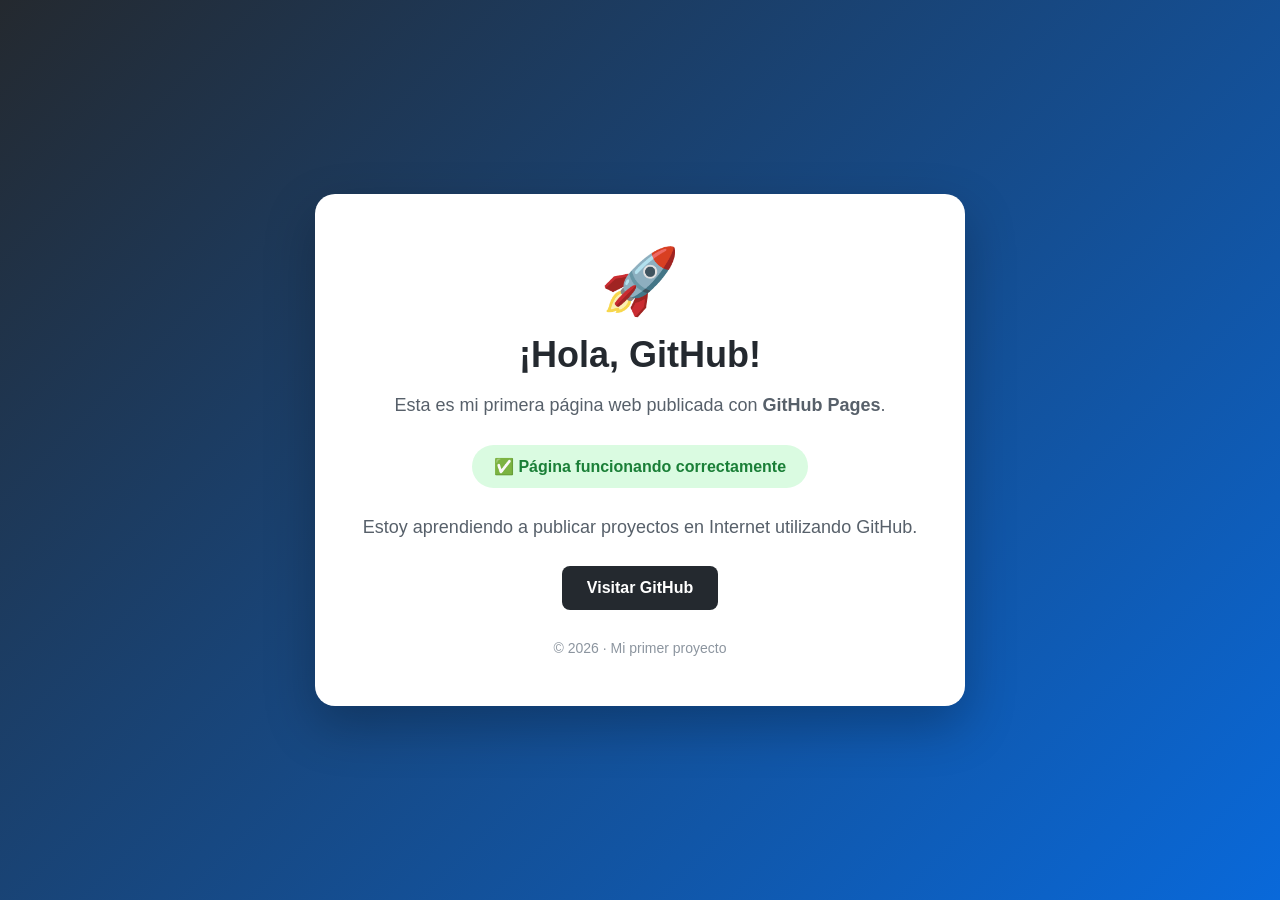
==== index.html @ 4d35473f "Add files via upload" ====
<!DOCTYPE html>
<html lang="es">
<head>
    <meta charset="UTF-8">
    <meta name="viewport" content="width=device-width, initial-scale=1.0">

    <title>Mi primera página en GitHub</title>

    <style>
        * {
            box-sizing: border-box;
            margin: 0;
            padding: 0;
        }

        body {
            font-family: Arial, sans-serif;
            min-height: 100vh;
            display: flex;
            align-items: center;
            justify-content: center;
            background: linear-gradient(135deg, #24292f, #0969da);
            color: white;
            padding: 20px;
        }

        .card {
            max-width: 650px;
            width: 100%;
            background: white;
            color: #24292f;
            border-radius: 20px;
            padding: 50px 35px;
            text-align: center;
            box-shadow: 0 20px 50px rgba(0,0,0,0.25);
        }

        .icon {
            font-size: 64px;
            margin-bottom: 15px;
        }

        h1 {
            font-size: 36px;
            margin-bottom: 15px;
        }

        p {
            font-size: 18px;
            line-height: 1.6;
            color: #57606a;
            margin-bottom: 25px;
        }

        .status {
            display: inline-block;
            padding: 12px 22px;
            border-radius: 30px;
            background: #dafbe1;
            color: #1a7f37;
            font-weight: bold;
            margin-bottom: 25px;
        }

        .button {
            display: inline-block;
            text-decoration: none;
            background: #24292f;
            color: white;
            padding: 13px 25px;
            border-radius: 8px;
            font-weight: bold;
        }

        .button:hover {
            opacity: 0.85;
        }

        footer {
            margin-top: 30px;
            font-size: 14px;
            color: #8c959f;
        }
    </style>
</head>

<body>

    <main class="card">

        <div class="icon">🚀</div>

        <h1>¡Hola, GitHub!</h1>

        <p>
            Esta es mi primera página web publicada con
            <strong>GitHub Pages</strong>.
        </p>

        <div class="status">
            ✅ Página funcionando correctamente
        </div>

        <p>
            Estoy aprendiendo a publicar proyectos en Internet
            utilizando GitHub.
        </p>

        <a
            class="button"
            href="https://github.com/"
            target="_blank">
            Visitar GitHub
        </a>

        <footer>
            © 2026 · Mi primer proyecto
        </footer>

    </main>

</body>
</html>
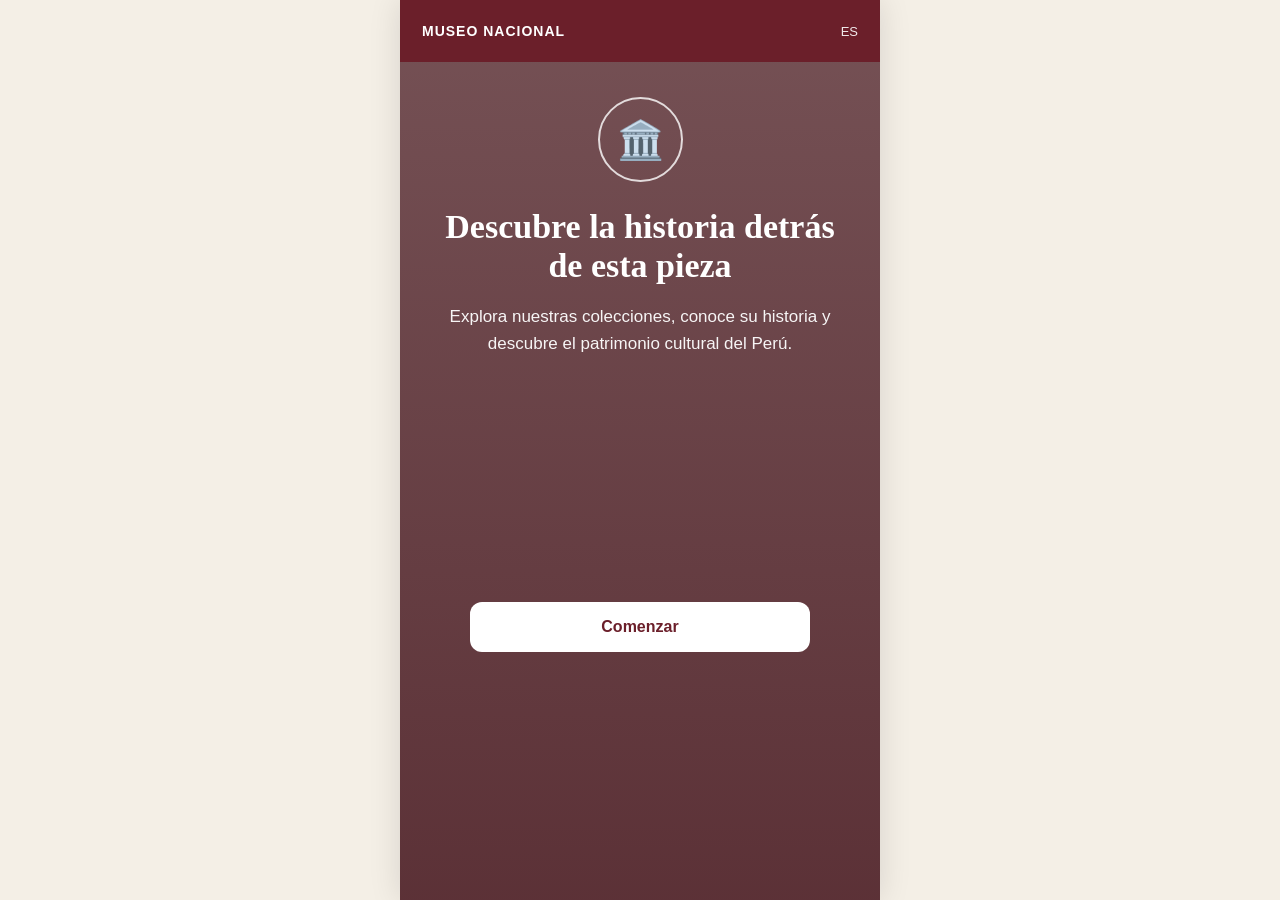
==== commit ee83ce8b: "Add files via upload" ====
--- a/index.html
+++ b/index.html
@@ -4,9 +4,24 @@
     <meta charset="UTF-8">
     <meta name="viewport" content="width=device-width, initial-scale=1.0">
 
-    <title>Mi primera página en GitHub</title>
+    <title>Museo Nacional | Visita Autoguiada</title>
 
     <style>
+        /* =========================================
+           CONFIGURACIÓN GENERAL
+        ========================================= */
+
+        :root {
+            --vino: #6b1f2a;
+            --vino-oscuro: #45151c;
+            --arena: #f4efe6;
+            --crema: #fffdf8;
+            --texto: #252525;
+            --gris: #6b6b6b;
+            --dorado: #b28a45;
+            --blanco: #ffffff;
+        }
+
         * {
             box-sizing: border-box;
             margin: 0;
@@ -14,110 +29,1503 @@
         }
 
         body {
-            font-family: Arial, sans-serif;
+            font-family: Arial, Helvetica, sans-serif;
+            background: var(--arena);
+            color: var(--texto);
+        }
+
+        button {
+            font-family: inherit;
+            cursor: pointer;
+        }
+
+        /* =========================================
+           CONTENEDOR PRINCIPAL
+        ========================================= */
+
+        .app {
+            width: 100%;
+            max-width: 480px;
             min-height: 100vh;
+            margin: auto;
+            background: var(--crema);
+            box-shadow: 0 0 30px rgba(0, 0, 0, 0.12);
+        }
+
+        /* =========================================
+           CABECERA
+        ========================================= */
+
+        .header {
+            height: 62px;
+            padding: 0 22px;
+
+            background: var(--vino);
+
+            color: white;
+
+            display: flex;
+            align-items: center;
+            justify-content: space-between;
+        }
+
+        .brand {
+            font-size: 14px;
+            font-weight: bold;
+            letter-spacing: 1px;
+        }
+
+        .language-indicator {
+            font-size: 13px;
+            opacity: 0.9;
+        }
+
+        /* =========================================
+           PANTALLAS
+        ========================================= */
+
+        .screen {
+            display: none;
+            min-height: calc(100vh - 62px);
+        }
+
+        .screen.active {
+            display: block;
+        }
+
+        /* =========================================
+           PANTALLA DE INICIO
+        ========================================= */
+
+        .hero {
+            min-height: calc(100vh - 62px);
+
+            padding: 35px 25px;
+
+            display: flex;
+            flex-direction: column;
+            justify-content: center;
+
+            text-align: center;
+
+            background:
+                linear-gradient(
+                    rgba(69, 21, 28, 0.75),
+                    rgba(69, 21, 28, 0.88)
+                ),
+                url("https://images.unsplash.com/photo-1564399579883-451a5d44ec08?auto=format&fit=crop&w=900&q=80");
+
+            background-size: cover;
+            background-position: center;
+
+            color: white;
+        }
+
+        .museum-logo {
+            width: 85px;
+            height: 85px;
+
+            margin: 0 auto 25px;
+
+            border: 2px solid rgba(255, 255, 255, 0.8);
+
+            border-radius: 50%;
+
             display: flex;
             align-items: center;
             justify-content: center;
-            background: linear-gradient(135deg, #24292f, #0969da);
+
+            font-size: 38px;
+        }
+
+        .hero h1 {
+            font-family: Georgia, serif;
+
+            font-size: 34px;
+
+            line-height: 1.15;
+
+            margin-bottom: 18px;
+        }
+
+        .hero p {
+            font-size: 17px;
+
+            line-height: 1.6;
+
+            opacity: 0.95;
+
+            margin-bottom: 32px;
+        }
+
+        /* =========================================
+           BOTONES
+        ========================================= */
+
+        .primary-button {
+            width: 100%;
+            max-width: 340px;
+
+            margin: auto;
+
+            padding: 16px 25px;
+
+            border: none;
+
+            border-radius: 12px;
+
+            background: white;
+
+            color: var(--vino);
+
+            font-weight: bold;
+
+            font-size: 16px;
+        }
+
+        .primary-button:hover {
+            opacity: 0.9;
+        }
+
+        .primary-button.dark {
+            background: var(--vino);
             color: white;
-            padding: 20px;
-        }
-
-        .card {
-            max-width: 650px;
+        }
+
+        /* =========================================
+           CONTENIDO
+        ========================================= */
+
+        .content {
+            padding: 28px 22px 45px;
+        }
+
+        .back-button {
+            border: none;
+
+            background: transparent;
+
+            color: var(--vino);
+
+            padding: 0;
+
+            margin-bottom: 24px;
+
+            font-weight: bold;
+
+            font-size: 14px;
+        }
+
+        .page-title {
+            font-family: Georgia, serif;
+
+            color: var(--vino-oscuro);
+
+            font-size: 30px;
+
+            margin-bottom: 8px;
+        }
+
+        .page-subtitle {
+            color: var(--gris);
+
+            line-height: 1.5;
+
+            margin-bottom: 25px;
+        }
+
+        /* =========================================
+           SELECCIÓN DE IDIOMA
+        ========================================= */
+
+        .language-options {
+            display: grid;
+
+            gap: 15px;
+
+            margin-top: 35px;
+        }
+
+        .language-button {
             width: 100%;
+
             background: white;
-            color: #24292f;
+
+            border: 2px solid #dedede;
+
+            border-radius: 16px;
+
+            padding: 23px;
+
+            text-align: left;
+
+            display: flex;
+
+            align-items: center;
+
+            gap: 16px;
+
+            transition: 0.2s;
+        }
+
+        .language-button:hover {
+            border-color: var(--vino);
+            transform: translateY(-2px);
+        }
+
+        .flag {
+            font-size: 32px;
+        }
+
+        .language-name {
+            font-size: 18px;
+
+            font-weight: bold;
+
+            color: var(--vino-oscuro);
+        }
+
+        .language-description {
+            font-size: 13px;
+
+            color: var(--gris);
+
+            margin-top: 5px;
+        }
+
+        /* =========================================
+           IMAGEN DE LA PIEZA
+        ========================================= */
+
+        .piece-image {
+            width: 100%;
+
+            height: 270px;
+
+            object-fit: cover;
+
+            border-radius: 18px;
+
+            margin-bottom: 22px;
+
+            background: #ddd;
+        }
+
+        /* =========================================
+           INFORMACIÓN DE LA PIEZA
+        ========================================= */
+
+        .piece-title {
+            font-family: Georgia, serif;
+
+            color: var(--vino-oscuro);
+
+            font-size: 30px;
+
+            margin-bottom: 7px;
+        }
+
+        .piece-subtitle {
+            color: var(--gris);
+
+            margin-bottom: 15px;
+        }
+
+        .metadata {
+            display: flex;
+
+            flex-wrap: wrap;
+
+            gap: 8px;
+
+            margin: 15px 0 22px;
+        }
+
+        .tag {
+            background: #eee6d7;
+
+            color: var(--vino-oscuro);
+
+            padding: 8px 12px;
+
             border-radius: 20px;
-            padding: 50px 35px;
+
+            font-size: 13px;
+
+            font-weight: bold;
+        }
+
+        /* =========================================
+           AUDIO
+        ========================================= */
+
+        .audio-button {
+            width: 100%;
+
+            padding: 16px;
+
+            border: none;
+
+            border-radius: 12px;
+
+            background: var(--vino);
+
+            color: white;
+
+            font-weight: bold;
+
+            font-size: 15px;
+
+            margin-bottom: 23px;
+        }
+
+        .audio-button:hover {
+            background: var(--vino-oscuro);
+        }
+
+        .description {
+            color: #444;
+
+            font-size: 16px;
+
+            line-height: 1.7;
+
+            margin-bottom: 20px;
+        }
+
+        /* =========================================
+           ACORDEÓN
+        ========================================= */
+
+        .accordion {
+            border-top: 1px solid #ddd;
+
+            margin-top: 22px;
+        }
+
+        .accordion-button {
+            width: 100%;
+
+            padding: 18px 0;
+
+            border: none;
+
+            border-bottom: 1px solid #ddd;
+
+            background: transparent;
+
+            text-align: left;
+
+            color: var(--vino-oscuro);
+
+            font-weight: bold;
+
+            display: flex;
+
+            justify-content: space-between;
+
+            align-items: center;
+        }
+
+        .accordion-content {
+            display: none;
+
+            padding: 0 0 18px;
+
+            color: #555;
+
+            line-height: 1.65;
+        }
+
+        .accordion-content.open {
+            display: block;
+        }
+
+        /* =========================================
+           EXPLORAR
+        ========================================= */
+
+        .explore-grid {
+            display: grid;
+
+            grid-template-columns: 1fr 1fr;
+
+            gap: 13px;
+
+            margin-top: 25px;
+        }
+
+        .explore-card {
+            min-height: 125px;
+
+            border: 1px solid #ddd;
+
+            background: white;
+
+            border-radius: 15px;
+
+            padding: 20px 15px;
+
+            text-align: left;
+
+            transition: 0.2s;
+        }
+
+        .explore-card:hover {
+            border-color: var(--vino);
+
+            transform: translateY(-2px);
+        }
+
+        .explore-icon {
+            display: block;
+
+            font-size: 28px;
+
+            margin-bottom: 12px;
+        }
+
+        .explore-card strong {
+            color: var(--vino-oscuro);
+
+            font-size: 15px;
+        }
+
+        .more-box {
+            margin-top: 22px;
+
+            padding: 19px;
+
+            border-radius: 15px;
+
+            background: #f0e8da;
+
+            color: var(--vino-oscuro);
+
+            line-height: 1.6;
+
+            font-size: 15px;
+        }
+
+        .footer {
             text-align: center;
-            box-shadow: 0 20px 50px rgba(0,0,0,0.25);
-        }
-
-        .icon {
-            font-size: 64px;
-            margin-bottom: 15px;
-        }
-
-        h1 {
-            font-size: 36px;
-            margin-bottom: 15px;
-        }
-
-        p {
-            font-size: 18px;
-            line-height: 1.6;
-            color: #57606a;
-            margin-bottom: 25px;
-        }
-
-        .status {
-            display: inline-block;
-            padding: 12px 22px;
-            border-radius: 30px;
-            background: #dafbe1;
-            color: #1a7f37;
-            font-weight: bold;
-            margin-bottom: 25px;
-        }
-
-        .button {
-            display: inline-block;
-            text-decoration: none;
-            background: #24292f;
-            color: white;
-            padding: 13px 25px;
-            border-radius: 8px;
-            font-weight: bold;
-        }
-
-        .button:hover {
-            opacity: 0.85;
-        }
-
-        footer {
-            margin-top: 30px;
-            font-size: 14px;
-            color: #8c959f;
+
+            color: #888;
+
+            font-size: 12px;
+
+            margin-top: 35px;
+        }
+
+        /* =========================================
+           RESPONSIVE
+        ========================================= */
+
+        @media (max-width: 480px) {
+
+            .app {
+                box-shadow: none;
+            }
+
+            .hero h1 {
+                font-size: 31px;
+            }
+
+            .page-title,
+            .piece-title {
+                font-size: 28px;
+            }
         }
     </style>
 </head>
 
 <body>
 
-    <main class="card">
-
-        <div class="icon">🚀</div>
-
-        <h1>¡Hola, GitHub!</h1>
-
-        <p>
-            Esta es mi primera página web publicada con
-            <strong>GitHub Pages</strong>.
-        </p>
-
-        <div class="status">
-            ✅ Página funcionando correctamente
+<div class="app">
+
+    <!-- =========================================
+         CABECERA
+    ========================================== -->
+
+    <header class="header">
+
+        <div class="brand">
+            MUSEO NACIONAL
         </div>
 
-        <p>
-            Estoy aprendiendo a publicar proyectos en Internet
-            utilizando GitHub.
-        </p>
-
-        <a
-            class="button"
-            href="https://github.com/"
-            target="_blank">
-            Visitar GitHub
-        </a>
-
-        <footer>
-            © 2026 · Mi primer proyecto
-        </footer>
-
-    </main>
+        <div
+            class="language-indicator"
+            id="languageIndicator">
+            ES
+        </div>
+
+    </header>
+
+
+    <!-- =========================================
+         PANTALLA 1 - INICIO
+    ========================================== -->
+
+    <section
+        id="inicio"
+        class="screen active">
+
+        <div class="hero">
+
+            <div class="museum-logo">
+                🏛️
+            </div>
+
+            <h1 id="welcomeTitle">
+                Descubre la historia detrás de esta pieza
+            </h1>
+
+            <p id="welcomeDescription">
+                Explora nuestras colecciones, conoce su historia
+                y descubre el patrimonio cultural del Perú.
+            </p>
+
+            <button
+                class="primary-button"
+                onclick="showScreen('idioma')"
+                id="startButton">
+
+                Comenzar
+
+            </button>
+
+        </div>
+
+    </section>
+
+
+    <!-- =========================================
+         PANTALLA 2 - SELECCIÓN DE IDIOMA
+    ========================================== -->
+
+    <section
+        id="idioma"
+        class="screen">
+
+        <div class="content">
+
+            <button
+                class="back-button"
+                onclick="showScreen('inicio')">
+
+                ← Volver
+
+            </button>
+
+            <h1
+                class="page-title"
+                id="languageTitle">
+
+                Selecciona tu idioma
+
+            </h1>
+
+            <p
+                class="page-subtitle"
+                id="languageSubtitle">
+
+                Choose your language
+
+            </p>
+
+
+            <div class="language-options">
+
+                <!-- ESPAÑOL -->
+
+                <button
+                    class="language-button"
+                    onclick="selectLanguage('es')">
+
+                    <div class="flag">
+                        🇵🇪
+                    </div>
+
+                    <div>
+
+                        <div class="language-name">
+                            Español
+                        </div>
+
+                        <div class="language-description">
+                            Continuar en español
+                        </div>
+
+                    </div>
+
+                </button>
+
+
+                <!-- ENGLISH -->
+
+                <button
+                    class="language-button"
+                    onclick="selectLanguage('en')">
+
+                    <div class="flag">
+                        🇬🇧
+                    </div>
+
+                    <div>
+
+                        <div class="language-name">
+                            English
+                        </div>
+
+                        <div class="language-description">
+                            Continue in English
+                        </div>
+
+                    </div>
+
+                </button>
+
+            </div>
+
+        </div>
+
+    </section>
+
+
+    <!-- =========================================
+         PANTALLA 3 - FICHA DE PIEZA
+    ========================================== -->
+
+    <section
+        id="ficha"
+        class="screen">
+
+        <div class="content">
+
+            <button
+                class="back-button"
+                onclick="showScreen('idioma')">
+
+                ←
+                <span id="changeLanguage">
+                    Cambiar idioma
+                </span>
+
+            </button>
+
+
+            <!-- FOTO -->
+
+            <img
+                class="piece-image"
+                src="https://images.unsplash.com/photo-1594736797933-d0501ba2fe65?auto=format&fit=crop&w=900&q=80"
+                alt="Pieza arqueológica">
+
+
+            <!-- TÍTULO -->
+
+            <h1
+                class="piece-title"
+                id="pieceTitle">
+
+                Manto Paracas
+
+            </h1>
+
+
+            <p
+                class="piece-subtitle"
+                id="pieceSubtitle">
+
+                Manto Paracas
+
+            </p>
+
+
+            <!-- METADATOS -->
+
+            <div class="metadata">
+
+                <span class="tag">
+                    0–100 d.C.
+                </span>
+
+                <span
+                    class="tag"
+                    id="collection">
+
+                    Textiles
+
+                </span>
+
+                <span class="tag">
+                    142 × 241 cm
+                </span>
+
+            </div>
+
+
+            <!-- AUDIO -->
+
+            <button
+                class="audio-button"
+                id="audioButton"
+                onclick="speakText()">
+
+                🔊 Escuchar información
+
+            </button>
+
+
+            <!-- DESCRIPCIÓN -->
+
+            <p
+                class="description"
+                id="description">
+
+                Esta pieza forma parte de una de las colecciones
+                textiles más importantes del museo. Su elaboración
+                refleja el conocimiento técnico, artístico y simbólico
+                de las sociedades del antiguo Perú.
+
+            </p>
+
+
+            <!-- ACORDEÓN -->
+
+            <div class="accordion">
+
+
+                <!-- HISTORIA -->
+
+                <button
+                    class="accordion-button"
+                    onclick="togglePanel('historyPanel')">
+
+                    <span id="historyTitle">
+                        📖 Historia
+                    </span>
+
+                    <span>
+                        ＋
+                    </span>
+
+                </button>
+
+                <div
+                    id="historyPanel"
+                    class="accordion-content">
+
+                    <p id="historyText">
+
+                        Los textiles Paracas constituyen una de las
+                        expresiones artísticas más destacadas del
+                        antiguo Perú. Sus diseños, colores y técnicas
+                        permiten conocer aspectos de la sociedad,
+                        cosmovisión y organización de sus creadores.
+
+                    </p>
+
+                </div>
+
+
+                <!-- TÉCNICA -->
+
+                <button
+                    class="accordion-button"
+                    onclick="togglePanel('techniquePanel')">
+
+                    <span id="techniqueTitle">
+                        🧵 Técnica y materiales
+                    </span>
+
+                    <span>
+                        ＋
+                    </span>
+
+                </button>
+
+                <div
+                    id="techniquePanel"
+                    class="accordion-content">
+
+                    <p id="techniqueText">
+
+                        La pieza presenta técnicas textiles
+                        especializadas y elementos decorativos
+                        cuidadosamente elaborados. Los materiales,
+                        estructuras y procedimientos utilizados
+                        reflejan un elevado conocimiento técnico.
+
+                    </p>
+
+                </div>
+
+
+                <!-- CONSERVACIÓN -->
+
+                <button
+                    class="accordion-button"
+                    onclick="togglePanel('conservationPanel')">
+
+                    <span id="conservationTitle">
+                        🛡️ Conservación
+                    </span>
+
+                    <span>
+                        ＋
+                    </span>
+
+                </button>
+
+                <div
+                    id="conservationPanel"
+                    class="accordion-content">
+
+                    <p id="conservationText">
+
+                        Las piezas textiles requieren condiciones
+                        controladas de iluminación, temperatura,
+                        humedad y manipulación para garantizar
+                        su conservación a largo plazo.
+
+                    </p>
+
+                </div>
+
+            </div>
+
+
+            <!-- BOTÓN EXPLORAR -->
+
+            <button
+                class="primary-button dark"
+                style="margin-top:25px;"
+                onclick="showScreen('explorar')">
+
+                <span id="exploreButton">
+                    Explorar más
+                </span>
+
+                →
+
+            </button>
+
+        </div>
+
+    </section>
+
+
+    <!-- =========================================
+         PANTALLA 4 - EXPLORAR
+    ========================================== -->
+
+    <section
+        id="explorar"
+        class="screen">
+
+        <div class="content">
+
+            <button
+                class="back-button"
+                onclick="showScreen('ficha')">
+
+                ←
+
+                <span id="backToPiece">
+                    Volver a la pieza
+                </span>
+
+            </button>
+
+
+            <h1
+                class="page-title"
+                id="exploreTitle">
+
+                Explora la pieza
+
+            </h1>
+
+
+            <p
+                class="page-subtitle"
+                id="exploreSubtitle">
+
+                Conoce diferentes aspectos de su historia
+                y significado.
+
+            </p>
+
+
+            <!-- TARJETAS -->
+
+            <div class="explore-grid">
+
+
+                <button class="explore-card">
+
+                    <span class="explore-icon">
+                        📖
+                    </span>
+
+                    <strong id="cardHistory">
+                        Historia
+                    </strong>
+
+                </button>
+
+
+                <button class="explore-card">
+
+                    <span class="explore-icon">
+                        🔎
+                    </span>
+
+                    <strong id="cardDetails">
+                        Detalles
+                    </strong>
+
+                </button>
+
+
+                <button class="explore-card">
+
+                    <span class="explore-icon">
+                        🧵
+                    </span>
+
+                    <strong id="cardTechnique">
+                        Técnica
+                    </strong>
+
+                </button>
+
+
+                <button class="explore-card">
+
+                    <span class="explore-icon">
+                        🏺
+                    </span>
+
+                    <strong id="cardContext">
+                        Contexto
+                    </strong>
+
+                </button>
+
+
+                <button class="explore-card">
+
+                    <span class="explore-icon">
+                        📚
+                    </span>
+
+                    <strong id="cardMore">
+                        Más información
+                    </strong>
+
+                </button>
+
+
+                <button class="explore-card">
+
+                    <span class="explore-icon">
+                        📷
+                    </span>
+
+                    <strong id="cardGallery">
+                        Galería
+                    </strong>
+
+                </button>
+
+            </div>
+
+
+            <!-- SEGUIR EXPLORANDO -->
+
+            <div class="more-box">
+
+                <strong id="moreTitle">
+                    ¿Quieres seguir explorando?
+                </strong>
+
+                <br>
+
+                <span id="moreText">
+
+                    Descubre otras piezas de la colección
+                    y continúa tu recorrido por el museo.
+
+                </span>
+
+            </div>
+
+
+            <div class="footer">
+
+                Sistema de visita autoguiada · Museo Nacional
+
+            </div>
+
+        </div>
+
+    </section>
+
+</div>
+
+
+<script>
+
+/* =========================================
+   CONFIGURACIÓN DE IDIOMA
+========================================= */
+
+let currentLanguage = "es";
+
+
+/* =========================================
+   TEXTOS
+========================================= */
+
+const translations = {
+
+    es: {
+
+        indicator: "ES",
+
+        welcomeTitle:
+            "Descubre la historia detrás de esta pieza",
+
+        welcomeDescription:
+            "Explora nuestras colecciones, conoce su historia y descubre el patrimonio cultural del Perú.",
+
+        startButton:
+            "Comenzar",
+
+        languageTitle:
+            "Selecciona tu idioma",
+
+        languageSubtitle:
+            "Choose your language",
+
+        changeLanguage:
+            "Cambiar idioma",
+
+        pieceTitle:
+            "Manto Paracas",
+
+        pieceSubtitle:
+            "Manto Paracas",
+
+        collection:
+            "Textiles",
+
+        audioButton:
+            "🔊 Escuchar información",
+
+        description:
+            "Esta pieza forma parte de una de las colecciones textiles más importantes del museo. Su elaboración refleja el conocimiento técnico, artístico y simbólico de las sociedades del antiguo Perú.",
+
+        historyTitle:
+            "📖 Historia",
+
+        historyText:
+            "Los textiles Paracas constituyen una de las expresiones artísticas más destacadas del antiguo Perú. Sus diseños, colores y técnicas permiten conocer aspectos de la sociedad, cosmovisión y organización de sus creadores.",
+
+        techniqueTitle:
+            "🧵 Técnica y materiales",
+
+        techniqueText:
+            "La pieza presenta técnicas textiles especializadas y elementos decorativos cuidadosamente elaborados. Los materiales, estructuras y procedimientos utilizados reflejan un elevado conocimiento técnico.",
+
+        conservationTitle:
+            "🛡️ Conservación",
+
+        conservationText:
+            "Las piezas textiles requieren condiciones controladas de iluminación, temperatura, humedad y manipulación para garantizar su conservación a largo plazo.",
+
+        exploreButton:
+            "Explorar más",
+
+        backToPiece:
+            "Volver a la pieza",
+
+        exploreTitle:
+            "Explora la pieza",
+
+        exploreSubtitle:
+            "Conoce diferentes aspectos de su historia y significado.",
+
+        cardHistory:
+            "Historia",
+
+        cardDetails:
+            "Detalles",
+
+        cardTechnique:
+            "Técnica",
+
+        cardContext:
+            "Contexto",
+
+        cardMore:
+            "Más información",
+
+        cardGallery:
+            "Galería",
+
+        moreTitle:
+            "¿Quieres seguir explorando?",
+
+        moreText:
+            "Descubre otras piezas de la colección y continúa tu recorrido por el museo."
+
+    },
+
+
+    en: {
+
+        indicator: "EN",
+
+        welcomeTitle:
+            "Discover the story behind this piece",
+
+        welcomeDescription:
+            "Explore our collections, learn their stories, and discover the cultural heritage of Peru.",
+
+        startButton:
+            "Start",
+
+        languageTitle:
+            "Select your language",
+
+        languageSubtitle:
+            "Seleccione su idioma",
+
+        changeLanguage:
+            "Change language",
+
+        pieceTitle:
+            "Paracas Mantle",
+
+        pieceSubtitle:
+            "Paracas Mantle",
+
+        collection:
+            "Textiles",
+
+        audioButton:
+            "🔊 Listen to information",
+
+        description:
+            "This piece is part of one of the museum's most important textile collections. Its creation reflects the technical, artistic, and symbolic knowledge of the societies of ancient Peru.",
+
+        historyTitle:
+            "📖 History",
+
+        historyText:
+            "Paracas textiles are among the most remarkable artistic expressions of ancient Peru. Their designs, colors, and techniques provide insight into the society, worldview, and organization of their creators.",
+
+        techniqueTitle:
+            "🧵 Technique and materials",
+
+        techniqueText:
+            "The piece features specialized textile techniques and carefully crafted decorative elements. The materials, structures, and processes reflect a high level of technical knowledge.",
+
+        conservationTitle:
+            "🛡️ Conservation",
+
+        conservationText:
+            "Textile objects require controlled lighting, temperature, humidity, and handling conditions to ensure their long-term preservation.",
+
+        exploreButton:
+            "Explore more",
+
+        backToPiece:
+            "Back to the piece",
+
+        exploreTitle:
+            "Explore the piece",
+
+        exploreSubtitle:
+            "Discover different aspects of its history and meaning.",
+
+        cardHistory:
+            "History",
+
+        cardDetails:
+            "Details",
+
+        cardTechnique:
+            "Technique",
+
+        cardContext:
+            "Context",
+
+        cardMore:
+            "More information",
+
+        cardGallery:
+            "Gallery",
+
+        moreTitle:
+            "Want to keep exploring?",
+
+        moreText:
+            "Discover other pieces from the collection and continue your museum journey."
+
+    }
+
+};
+
+
+/* =========================================
+   CAMBIAR DE PANTALLA
+========================================= */
+
+function showScreen(screenId) {
+
+    const screens =
+        document.querySelectorAll(".screen");
+
+    screens.forEach(function(screen) {
+
+        screen.classList.remove("active");
+
+    });
+
+    document
+        .getElementById(screenId)
+        .classList.add("active");
+
+    window.scrollTo({
+        top: 0,
+        behavior: "smooth"
+    });
+
+}
+
+
+/* =========================================
+   SELECCIONAR IDIOMA
+========================================= */
+
+function selectLanguage(language) {
+
+    currentLanguage = language;
+
+    const text =
+        translations[language];
+
+
+    /* CABECERA */
+
+    document
+        .getElementById("languageIndicator")
+        .textContent = text.indicator;
+
+
+    /* INICIO */
+
+    document
+        .getElementById("welcomeTitle")
+        .textContent = text.welcomeTitle;
+
+    document
+        .getElementById("welcomeDescription")
+        .textContent = text.welcomeDescription;
+
+    document
+        .getElementById("startButton")
+        .textContent = text.startButton;
+
+
+    /* IDIOMA */
+
+    document
+        .getElementById("languageTitle")
+        .textContent = text.languageTitle;
+
+    document
+        .getElementById("languageSubtitle")
+        .textContent = text.languageSubtitle;
+
+
+    /* PIEZA */
+
+    document
+        .getElementById("changeLanguage")
+        .textContent = text.changeLanguage;
+
+    document
+        .getElementById("pieceTitle")
+        .textContent = text.pieceTitle;
+
+    document
+        .getElementById("pieceSubtitle")
+        .textContent = text.pieceSubtitle;
+
+    document
+        .getElementById("collection")
+        .textContent = text.collection;
+
+    document
+        .getElementById("audioButton")
+        .textContent = text.audioButton;
+
+    document
+        .getElementById("description")
+        .textContent = text.description;
+
+
+    /* ACORDEÓN */
+
+    document
+        .getElementById("historyTitle")
+        .textContent = text.historyTitle;
+
+    document
+        .getElementById("historyText")
+        .textContent = text.historyText;
+
+    document
+        .getElementById("techniqueTitle")
+        .textContent = text.techniqueTitle;
+
+    document
+        .getElementById("techniqueText")
+        .textContent = text.techniqueText;
+
+    document
+        .getElementById("conservationTitle")
+        .textContent = text.conservationTitle;
+
+    document
+        .getElementById("conservationText")
+        .textContent = text.conservationText;
+
+
+    /* EXPLORAR */
+
+    document
+        .getElementById("exploreButton")
+        .textContent = text.exploreButton;
+
+    document
+        .getElementById("backToPiece")
+        .textContent = text.backToPiece;
+
+    document
+        .getElementById("exploreTitle")
+        .textContent = text.exploreTitle;
+
+    document
+        .getElementById("exploreSubtitle")
+        .textContent = text.exploreSubtitle;
+
+    document
+        .getElementById("cardHistory")
+        .textContent = text.cardHistory;
+
+    document
+        .getElementById("cardDetails")
+        .textContent = text.cardDetails;
+
+    document
+        .getElementById("cardTechnique")
+        .textContent = text.cardTechnique;
+
+    document
+        .getElementById("cardContext")
+        .textContent = text.cardContext;
+
+    document
+        .getElementById("cardMore")
+        .textContent = text.cardMore;
+
+    document
+        .getElementById("cardGallery")
+        .textContent = text.cardGallery;
+
+    document
+        .getElementById("moreTitle")
+        .textContent = text.moreTitle;
+
+    document
+        .getElementById("moreText")
+        .textContent = text.moreText;
+
+
+    /* MOSTRAR FICHA */
+
+    showScreen("ficha");
+
+}
+
+
+/* =========================================
+   ACORDEÓN
+========================================= */
+
+function togglePanel(panelId) {
+
+    const panel =
+        document.getElementById(panelId);
+
+    panel.classList.toggle("open");
+
+}
+
+
+/* =========================================
+   LECTURA POR VOZ
+========================================= */
+
+function speakText() {
+
+    if (!("speechSynthesis" in window)) {
+
+        alert(
+            "La función de audio no está disponible en este navegador."
+        );
+
+        return;
+    }
+
+
+    const text =
+        document.getElementById("description").textContent;
+
+
+    const speech =
+        new SpeechSynthesisUtterance(text);
+
+
+    if (currentLanguage === "es") {
+
+        speech.lang = "es-PE";
+
+    } else {
+
+        speech.lang = "en-US";
+
+    }
+
+
+    speech.rate = 0.95;
+
+    speech.pitch = 1;
+
+
+    window.speechSynthesis.cancel();
+
+    window.speechSynthesis.speak(speech);
+
+}
+
+</script>
 
 </body>
 </html>
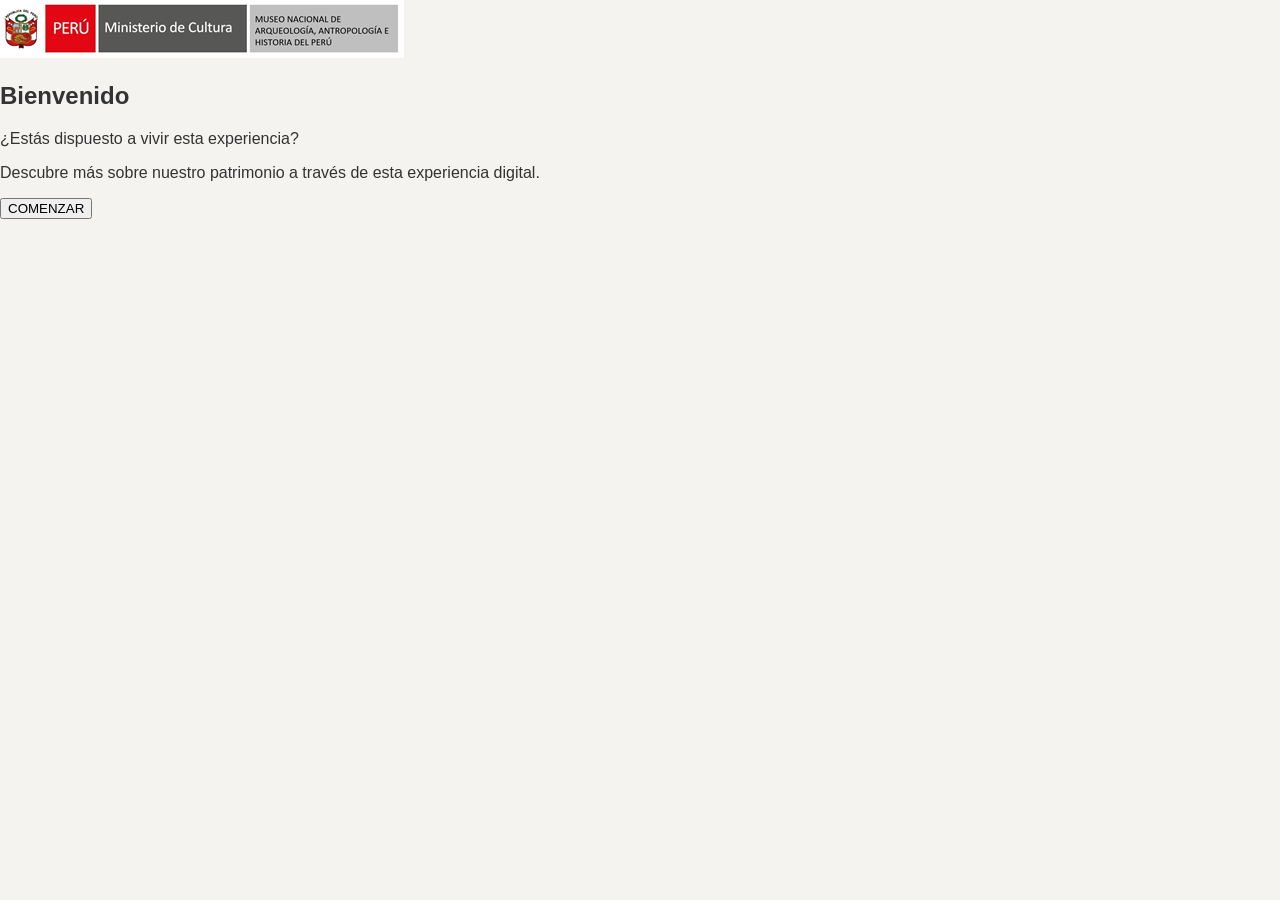
==== commit 0ab91fcb: "Add files via upload" ====
--- a/index.html
+++ b/index.html
@@ -1,1531 +1,65 @@
 <!DOCTYPE html>
 <html lang="es">
+
 <head>
     <meta charset="UTF-8">
-    <meta name="viewport" content="width=device-width, initial-scale=1.0">
 
-    <title>Museo Nacional | Visita Autoguiada</title>
+    <meta name="viewport"
+          content="width=device-width, initial-scale=1.0">
 
-    <style>
-        /* =========================================
-           CONFIGURACIÓN GENERAL
-        ========================================= */
+    <title>Bienvenido | Museo</title>
 
-        :root {
-            --vino: #6b1f2a;
-            --vino-oscuro: #45151c;
-            --arena: #f4efe6;
-            --crema: #fffdf8;
-            --texto: #252525;
-            --gris: #6b6b6b;
-            --dorado: #b28a45;
-            --blanco: #ffffff;
-        }
-
-        * {
-            box-sizing: border-box;
-            margin: 0;
-            padding: 0;
-        }
-
-        body {
-            font-family: Arial, Helvetica, sans-serif;
-            background: var(--arena);
-            color: var(--texto);
-        }
-
-        button {
-            font-family: inherit;
-            cursor: pointer;
-        }
-
-        /* =========================================
-           CONTENEDOR PRINCIPAL
-        ========================================= */
-
-        .app {
-            width: 100%;
-            max-width: 480px;
-            min-height: 100vh;
-            margin: auto;
-            background: var(--crema);
-            box-shadow: 0 0 30px rgba(0, 0, 0, 0.12);
-        }
-
-        /* =========================================
-           CABECERA
-        ========================================= */
-
-        .header {
-            height: 62px;
-            padding: 0 22px;
-
-            background: var(--vino);
-
-            color: white;
-
-            display: flex;
-            align-items: center;
-            justify-content: space-between;
-        }
-
-        .brand {
-            font-size: 14px;
-            font-weight: bold;
-            letter-spacing: 1px;
-        }
-
-        .language-indicator {
-            font-size: 13px;
-            opacity: 0.9;
-        }
-
-        /* =========================================
-           PANTALLAS
-        ========================================= */
-
-        .screen {
-            display: none;
-            min-height: calc(100vh - 62px);
-        }
-
-        .screen.active {
-            display: block;
-        }
-
-        /* =========================================
-           PANTALLA DE INICIO
-        ========================================= */
-
-        .hero {
-            min-height: calc(100vh - 62px);
-
-            padding: 35px 25px;
-
-            display: flex;
-            flex-direction: column;
-            justify-content: center;
-
-            text-align: center;
-
-            background:
-                linear-gradient(
-                    rgba(69, 21, 28, 0.75),
-                    rgba(69, 21, 28, 0.88)
-                ),
-                url("https://images.unsplash.com/photo-1564399579883-451a5d44ec08?auto=format&fit=crop&w=900&q=80");
-
-            background-size: cover;
-            background-position: center;
-
-            color: white;
-        }
-
-        .museum-logo {
-            width: 85px;
-            height: 85px;
-
-            margin: 0 auto 25px;
-
-            border: 2px solid rgba(255, 255, 255, 0.8);
-
-            border-radius: 50%;
-
-            display: flex;
-            align-items: center;
-            justify-content: center;
-
-            font-size: 38px;
-        }
-
-        .hero h1 {
-            font-family: Georgia, serif;
-
-            font-size: 34px;
-
-            line-height: 1.15;
-
-            margin-bottom: 18px;
-        }
-
-        .hero p {
-            font-size: 17px;
-
-            line-height: 1.6;
-
-            opacity: 0.95;
-
-            margin-bottom: 32px;
-        }
-
-        /* =========================================
-           BOTONES
-        ========================================= */
-
-        .primary-button {
-            width: 100%;
-            max-width: 340px;
-
-            margin: auto;
-
-            padding: 16px 25px;
-
-            border: none;
-
-            border-radius: 12px;
-
-            background: white;
-
-            color: var(--vino);
-
-            font-weight: bold;
-
-            font-size: 16px;
-        }
-
-        .primary-button:hover {
-            opacity: 0.9;
-        }
-
-        .primary-button.dark {
-            background: var(--vino);
-            color: white;
-        }
-
-        /* =========================================
-           CONTENIDO
-        ========================================= */
-
-        .content {
-            padding: 28px 22px 45px;
-        }
-
-        .back-button {
-            border: none;
-
-            background: transparent;
-
-            color: var(--vino);
-
-            padding: 0;
-
-            margin-bottom: 24px;
-
-            font-weight: bold;
-
-            font-size: 14px;
-        }
-
-        .page-title {
-            font-family: Georgia, serif;
-
-            color: var(--vino-oscuro);
-
-            font-size: 30px;
-
-            margin-bottom: 8px;
-        }
-
-        .page-subtitle {
-            color: var(--gris);
-
-            line-height: 1.5;
-
-            margin-bottom: 25px;
-        }
-
-        /* =========================================
-           SELECCIÓN DE IDIOMA
-        ========================================= */
-
-        .language-options {
-            display: grid;
-
-            gap: 15px;
-
-            margin-top: 35px;
-        }
-
-        .language-button {
-            width: 100%;
-
-            background: white;
-
-            border: 2px solid #dedede;
-
-            border-radius: 16px;
-
-            padding: 23px;
-
-            text-align: left;
-
-            display: flex;
-
-            align-items: center;
-
-            gap: 16px;
-
-            transition: 0.2s;
-        }
-
-        .language-button:hover {
-            border-color: var(--vino);
-            transform: translateY(-2px);
-        }
-
-        .flag {
-            font-size: 32px;
-        }
-
-        .language-name {
-            font-size: 18px;
-
-            font-weight: bold;
-
-            color: var(--vino-oscuro);
-        }
-
-        .language-description {
-            font-size: 13px;
-
-            color: var(--gris);
-
-            margin-top: 5px;
-        }
-
-        /* =========================================
-           IMAGEN DE LA PIEZA
-        ========================================= */
-
-        .piece-image {
-            width: 100%;
-
-            height: 270px;
-
-            object-fit: cover;
-
-            border-radius: 18px;
-
-            margin-bottom: 22px;
-
-            background: #ddd;
-        }
-
-        /* =========================================
-           INFORMACIÓN DE LA PIEZA
-        ========================================= */
-
-        .piece-title {
-            font-family: Georgia, serif;
-
-            color: var(--vino-oscuro);
-
-            font-size: 30px;
-
-            margin-bottom: 7px;
-        }
-
-        .piece-subtitle {
-            color: var(--gris);
-
-            margin-bottom: 15px;
-        }
-
-        .metadata {
-            display: flex;
-
-            flex-wrap: wrap;
-
-            gap: 8px;
-
-            margin: 15px 0 22px;
-        }
-
-        .tag {
-            background: #eee6d7;
-
-            color: var(--vino-oscuro);
-
-            padding: 8px 12px;
-
-            border-radius: 20px;
-
-            font-size: 13px;
-
-            font-weight: bold;
-        }
-
-        /* =========================================
-           AUDIO
-        ========================================= */
-
-        .audio-button {
-            width: 100%;
-
-            padding: 16px;
-
-            border: none;
-
-            border-radius: 12px;
-
-            background: var(--vino);
-
-            color: white;
-
-            font-weight: bold;
-
-            font-size: 15px;
-
-            margin-bottom: 23px;
-        }
-
-        .audio-button:hover {
-            background: var(--vino-oscuro);
-        }
-
-        .description {
-            color: #444;
-
-            font-size: 16px;
-
-            line-height: 1.7;
-
-            margin-bottom: 20px;
-        }
-
-        /* =========================================
-           ACORDEÓN
-        ========================================= */
-
-        .accordion {
-            border-top: 1px solid #ddd;
-
-            margin-top: 22px;
-        }
-
-        .accordion-button {
-            width: 100%;
-
-            padding: 18px 0;
-
-            border: none;
-
-            border-bottom: 1px solid #ddd;
-
-            background: transparent;
-
-            text-align: left;
-
-            color: var(--vino-oscuro);
-
-            font-weight: bold;
-
-            display: flex;
-
-            justify-content: space-between;
-
-            align-items: center;
-        }
-
-        .accordion-content {
-            display: none;
-
-            padding: 0 0 18px;
-
-            color: #555;
-
-            line-height: 1.65;
-        }
-
-        .accordion-content.open {
-            display: block;
-        }
-
-        /* =========================================
-           EXPLORAR
-        ========================================= */
-
-        .explore-grid {
-            display: grid;
-
-            grid-template-columns: 1fr 1fr;
-
-            gap: 13px;
-
-            margin-top: 25px;
-        }
-
-        .explore-card {
-            min-height: 125px;
-
-            border: 1px solid #ddd;
-
-            background: white;
-
-            border-radius: 15px;
-
-            padding: 20px 15px;
-
-            text-align: left;
-
-            transition: 0.2s;
-        }
-
-        .explore-card:hover {
-            border-color: var(--vino);
-
-            transform: translateY(-2px);
-        }
-
-        .explore-icon {
-            display: block;
-
-            font-size: 28px;
-
-            margin-bottom: 12px;
-        }
-
-        .explore-card strong {
-            color: var(--vino-oscuro);
-
-            font-size: 15px;
-        }
-
-        .more-box {
-            margin-top: 22px;
-
-            padding: 19px;
-
-            border-radius: 15px;
-
-            background: #f0e8da;
-
-            color: var(--vino-oscuro);
-
-            line-height: 1.6;
-
-            font-size: 15px;
-        }
-
-        .footer {
-            text-align: center;
-
-            color: #888;
-
-            font-size: 12px;
-
-            margin-top: 35px;
-        }
-
-        /* =========================================
-           RESPONSIVE
-        ========================================= */
-
-        @media (max-width: 480px) {
-
-            .app {
-                box-shadow: none;
-            }
-
-            .hero h1 {
-                font-size: 31px;
-            }
-
-            .page-title,
-            .piece-title {
-                font-size: 28px;
-            }
-        }
-    </style>
+    <link rel="stylesheet"
+          href="css/estilos.css">
 </head>
 
 <body>
 
-<div class="app">
+    <main class="inicio">
 
-    <!-- =========================================
-         CABECERA
-    ========================================== -->
+        <!-- LOGO DE LA INSTITUCIÓN -->
 
-    <header class="header">
-
-        <div class="brand">
-            MUSEO NACIONAL
-        </div>
-
-        <div
-            class="language-indicator"
-            id="languageIndicator">
-            ES
-        </div>
-
-    </header>
+        <img
+            src="img/logo.png"
+            alt="Logo de la institución"
+        >
 
 
-    <!-- =========================================
-         PANTALLA 1 - INICIO
-    ========================================== -->
+        <!-- BIENVENIDA -->
 
-    <section
-        id="inicio"
-        class="screen active">
+        <section class="bienvenida">
 
-        <div class="hero">
-
-            <div class="museum-logo">
-                🏛️
-            </div>
-
-            <h1 id="welcomeTitle">
-                Descubre la historia detrás de esta pieza
+            <h1>
+                Bienvenido
             </h1>
 
-            <p id="welcomeDescription">
-                Explora nuestras colecciones, conoce su historia
-                y descubre el patrimonio cultural del Perú.
+            <p class="subtitulo">
+                ¿Estás dispuesto a vivir esta experiencia?
             </p>
 
+            <p>
+                Descubre más sobre nuestro patrimonio
+                a través de esta experiencia digital.
+            </p>
+
+
             <button
-                class="primary-button"
-                onclick="showScreen('idioma')"
-                id="startButton">
+                class="boton"
+                onclick="iniciarExperiencia()">
 
-                Comenzar
+                COMENZAR
 
             </button>
 
-        </div>
+        </section>
 
-    </section>
+    </main>
 
 
-    <!-- =========================================
-         PANTALLA 2 - SELECCIÓN DE IDIOMA
-    ========================================== -->
+    <!-- JavaScript -->
 
-    <section
-        id="idioma"
-        class="screen">
-
-        <div class="content">
-
-            <button
-                class="back-button"
-                onclick="showScreen('inicio')">
-
-                ← Volver
-
-            </button>
-
-            <h1
-                class="page-title"
-                id="languageTitle">
-
-                Selecciona tu idioma
-
-            </h1>
-
-            <p
-                class="page-subtitle"
-                id="languageSubtitle">
-
-                Choose your language
-
-            </p>
-
-
-            <div class="language-options">
-
-                <!-- ESPAÑOL -->
-
-                <button
-                    class="language-button"
-                    onclick="selectLanguage('es')">
-
-                    <div class="flag">
-                        🇵🇪
-                    </div>
-
-                    <div>
-
-                        <div class="language-name">
-                            Español
-                        </div>
-
-                        <div class="language-description">
-                            Continuar en español
-                        </div>
-
-                    </div>
-
-                </button>
-
-
-                <!-- ENGLISH -->
-
-                <button
-                    class="language-button"
-                    onclick="selectLanguage('en')">
-
-                    <div class="flag">
-                        🇬🇧
-                    </div>
-
-                    <div>
-
-                        <div class="language-name">
-                            English
-                        </div>
-
-                        <div class="language-description">
-                            Continue in English
-                        </div>
-
-                    </div>
-
-                </button>
-
-            </div>
-
-        </div>
-
-    </section>
-
-
-    <!-- =========================================
-         PANTALLA 3 - FICHA DE PIEZA
-    ========================================== -->
-
-    <section
-        id="ficha"
-        class="screen">
-
-        <div class="content">
-
-            <button
-                class="back-button"
-                onclick="showScreen('idioma')">
-
-                ←
-                <span id="changeLanguage">
-                    Cambiar idioma
-                </span>
-
-            </button>
-
-
-            <!-- FOTO -->
-
-            <img
-                class="piece-image"
-                src="https://images.unsplash.com/photo-1594736797933-d0501ba2fe65?auto=format&fit=crop&w=900&q=80"
-                alt="Pieza arqueológica">
-
-
-            <!-- TÍTULO -->
-
-            <h1
-                class="piece-title"
-                id="pieceTitle">
-
-                Manto Paracas
-
-            </h1>
-
-
-            <p
-                class="piece-subtitle"
-                id="pieceSubtitle">
-
-                Manto Paracas
-
-            </p>
-
-
-            <!-- METADATOS -->
-
-            <div class="metadata">
-
-                <span class="tag">
-                    0–100 d.C.
-                </span>
-
-                <span
-                    class="tag"
-                    id="collection">
-
-                    Textiles
-
-                </span>
-
-                <span class="tag">
-                    142 × 241 cm
-                </span>
-
-            </div>
-
-
-            <!-- AUDIO -->
-
-            <button
-                class="audio-button"
-                id="audioButton"
-                onclick="speakText()">
-
-                🔊 Escuchar información
-
-            </button>
-
-
-            <!-- DESCRIPCIÓN -->
-
-            <p
-                class="description"
-                id="description">
-
-                Esta pieza forma parte de una de las colecciones
-                textiles más importantes del museo. Su elaboración
-                refleja el conocimiento técnico, artístico y simbólico
-                de las sociedades del antiguo Perú.
-
-            </p>
-
-
-            <!-- ACORDEÓN -->
-
-            <div class="accordion">
-
-
-                <!-- HISTORIA -->
-
-                <button
-                    class="accordion-button"
-                    onclick="togglePanel('historyPanel')">
-
-                    <span id="historyTitle">
-                        📖 Historia
-                    </span>
-
-                    <span>
-                        ＋
-                    </span>
-
-                </button>
-
-                <div
-                    id="historyPanel"
-                    class="accordion-content">
-
-                    <p id="historyText">
-
-                        Los textiles Paracas constituyen una de las
-                        expresiones artísticas más destacadas del
-                        antiguo Perú. Sus diseños, colores y técnicas
-                        permiten conocer aspectos de la sociedad,
-                        cosmovisión y organización de sus creadores.
-
-                    </p>
-
-                </div>
-
-
-                <!-- TÉCNICA -->
-
-                <button
-                    class="accordion-button"
-                    onclick="togglePanel('techniquePanel')">
-
-                    <span id="techniqueTitle">
-                        🧵 Técnica y materiales
-                    </span>
-
-                    <span>
-                        ＋
-                    </span>
-
-                </button>
-
-                <div
-                    id="techniquePanel"
-                    class="accordion-content">
-
-                    <p id="techniqueText">
-
-                        La pieza presenta técnicas textiles
-                        especializadas y elementos decorativos
-                        cuidadosamente elaborados. Los materiales,
-                        estructuras y procedimientos utilizados
-                        reflejan un elevado conocimiento técnico.
-
-                    </p>
-
-                </div>
-
-
-                <!-- CONSERVACIÓN -->
-
-                <button
-                    class="accordion-button"
-                    onclick="togglePanel('conservationPanel')">
-
-                    <span id="conservationTitle">
-                        🛡️ Conservación
-                    </span>
-
-                    <span>
-                        ＋
-                    </span>
-
-                </button>
-
-                <div
-                    id="conservationPanel"
-                    class="accordion-content">
-
-                    <p id="conservationText">
-
-                        Las piezas textiles requieren condiciones
-                        controladas de iluminación, temperatura,
-                        humedad y manipulación para garantizar
-                        su conservación a largo plazo.
-
-                    </p>
-
-                </div>
-
-            </div>
-
-
-            <!-- BOTÓN EXPLORAR -->
-
-            <button
-                class="primary-button dark"
-                style="margin-top:25px;"
-                onclick="showScreen('explorar')">
-
-                <span id="exploreButton">
-                    Explorar más
-                </span>
-
-                →
-
-            </button>
-
-        </div>
-
-    </section>
-
-
-    <!-- =========================================
-         PANTALLA 4 - EXPLORAR
-    ========================================== -->
-
-    <section
-        id="explorar"
-        class="screen">
-
-        <div class="content">
-
-            <button
-                class="back-button"
-                onclick="showScreen('ficha')">
-
-                ←
-
-                <span id="backToPiece">
-                    Volver a la pieza
-                </span>
-
-            </button>
-
-
-            <h1
-                class="page-title"
-                id="exploreTitle">
-
-                Explora la pieza
-
-            </h1>
-
-
-            <p
-                class="page-subtitle"
-                id="exploreSubtitle">
-
-                Conoce diferentes aspectos de su historia
-                y significado.
-
-            </p>
-
-
-            <!-- TARJETAS -->
-
-            <div class="explore-grid">
-
-
-                <button class="explore-card">
-
-                    <span class="explore-icon">
-                        📖
-                    </span>
-
-                    <strong id="cardHistory">
-                        Historia
-                    </strong>
-
-                </button>
-
-
-                <button class="explore-card">
-
-                    <span class="explore-icon">
-                        🔎
-                    </span>
-
-                    <strong id="cardDetails">
-                        Detalles
-                    </strong>
-
-                </button>
-
-
-                <button class="explore-card">
-
-                    <span class="explore-icon">
-                        🧵
-                    </span>
-
-                    <strong id="cardTechnique">
-                        Técnica
-                    </strong>
-
-                </button>
-
-
-                <button class="explore-card">
-
-                    <span class="explore-icon">
-                        🏺
-                    </span>
-
-                    <strong id="cardContext">
-                        Contexto
-                    </strong>
-
-                </button>
-
-
-                <button class="explore-card">
-
-                    <span class="explore-icon">
-                        📚
-                    </span>
-
-                    <strong id="cardMore">
-                        Más información
-                    </strong>
-
-                </button>
-
-
-                <button class="explore-card">
-
-                    <span class="explore-icon">
-                        📷
-                    </span>
-
-                    <strong id="cardGallery">
-                        Galería
-                    </strong>
-
-                </button>
-
-            </div>
-
-
-            <!-- SEGUIR EXPLORANDO -->
-
-            <div class="more-box">
-
-                <strong id="moreTitle">
-                    ¿Quieres seguir explorando?
-                </strong>
-
-                <br>
-
-                <span id="moreText">
-
-                    Descubre otras piezas de la colección
-                    y continúa tu recorrido por el museo.
-
-                </span>
-
-            </div>
-
-
-            <div class="footer">
-
-                Sistema de visita autoguiada · Museo Nacional
-
-            </div>
-
-        </div>
-
-    </section>
-
-</div>
-
-
-<script>
-
-/* =========================================
-   CONFIGURACIÓN DE IDIOMA
-========================================= */
-
-let currentLanguage = "es";
-
-
-/* =========================================
-   TEXTOS
-========================================= */
-
-const translations = {
-
-    es: {
-
-        indicator: "ES",
-
-        welcomeTitle:
-            "Descubre la historia detrás de esta pieza",
-
-        welcomeDescription:
-            "Explora nuestras colecciones, conoce su historia y descubre el patrimonio cultural del Perú.",
-
-        startButton:
-            "Comenzar",
-
-        languageTitle:
-            "Selecciona tu idioma",
-
-        languageSubtitle:
-            "Choose your language",
-
-        changeLanguage:
-            "Cambiar idioma",
-
-        pieceTitle:
-            "Manto Paracas",
-
-        pieceSubtitle:
-            "Manto Paracas",
-
-        collection:
-            "Textiles",
-
-        audioButton:
-            "🔊 Escuchar información",
-
-        description:
-            "Esta pieza forma parte de una de las colecciones textiles más importantes del museo. Su elaboración refleja el conocimiento técnico, artístico y simbólico de las sociedades del antiguo Perú.",
-
-        historyTitle:
-            "📖 Historia",
-
-        historyText:
-            "Los textiles Paracas constituyen una de las expresiones artísticas más destacadas del antiguo Perú. Sus diseños, colores y técnicas permiten conocer aspectos de la sociedad, cosmovisión y organización de sus creadores.",
-
-        techniqueTitle:
-            "🧵 Técnica y materiales",
-
-        techniqueText:
-            "La pieza presenta técnicas textiles especializadas y elementos decorativos cuidadosamente elaborados. Los materiales, estructuras y procedimientos utilizados reflejan un elevado conocimiento técnico.",
-
-        conservationTitle:
-            "🛡️ Conservación",
-
-        conservationText:
-            "Las piezas textiles requieren condiciones controladas de iluminación, temperatura, humedad y manipulación para garantizar su conservación a largo plazo.",
-
-        exploreButton:
-            "Explorar más",
-
-        backToPiece:
-            "Volver a la pieza",
-
-        exploreTitle:
-            "Explora la pieza",
-
-        exploreSubtitle:
-            "Conoce diferentes aspectos de su historia y significado.",
-
-        cardHistory:
-            "Historia",
-
-        cardDetails:
-            "Detalles",
-
-        cardTechnique:
-            "Técnica",
-
-        cardContext:
-            "Contexto",
-
-        cardMore:
-            "Más información",
-
-        cardGallery:
-            "Galería",
-
-        moreTitle:
-            "¿Quieres seguir explorando?",
-
-        moreText:
-            "Descubre otras piezas de la colección y continúa tu recorrido por el museo."
-
-    },
-
-
-    en: {
-
-        indicator: "EN",
-
-        welcomeTitle:
-            "Discover the story behind this piece",
-
-        welcomeDescription:
-            "Explore our collections, learn their stories, and discover the cultural heritage of Peru.",
-
-        startButton:
-            "Start",
-
-        languageTitle:
-            "Select your language",
-
-        languageSubtitle:
-            "Seleccione su idioma",
-
-        changeLanguage:
-            "Change language",
-
-        pieceTitle:
-            "Paracas Mantle",
-
-        pieceSubtitle:
-            "Paracas Mantle",
-
-        collection:
-            "Textiles",
-
-        audioButton:
-            "🔊 Listen to information",
-
-        description:
-            "This piece is part of one of the museum's most important textile collections. Its creation reflects the technical, artistic, and symbolic knowledge of the societies of ancient Peru.",
-
-        historyTitle:
-            "📖 History",
-
-        historyText:
-            "Paracas textiles are among the most remarkable artistic expressions of ancient Peru. Their designs, colors, and techniques provide insight into the society, worldview, and organization of their creators.",
-
-        techniqueTitle:
-            "🧵 Technique and materials",
-
-        techniqueText:
-            "The piece features specialized textile techniques and carefully crafted decorative elements. The materials, structures, and processes reflect a high level of technical knowledge.",
-
-        conservationTitle:
-            "🛡️ Conservation",
-
-        conservationText:
-            "Textile objects require controlled lighting, temperature, humidity, and handling conditions to ensure their long-term preservation.",
-
-        exploreButton:
-            "Explore more",
-
-        backToPiece:
-            "Back to the piece",
-
-        exploreTitle:
-            "Explore the piece",
-
-        exploreSubtitle:
-            "Discover different aspects of its history and meaning.",
-
-        cardHistory:
-            "History",
-
-        cardDetails:
-            "Details",
-
-        cardTechnique:
-            "Technique",
-
-        cardContext:
-            "Context",
-
-        cardMore:
-            "More information",
-
-        cardGallery:
-            "Gallery",
-
-        moreTitle:
-            "Want to keep exploring?",
-
-        moreText:
-            "Discover other pieces from the collection and continue your museum journey."
-
-    }
-
-};
-
-
-/* =========================================
-   CAMBIAR DE PANTALLA
-========================================= */
-
-function showScreen(screenId) {
-
-    const screens =
-        document.querySelectorAll(".screen");
-
-    screens.forEach(function(screen) {
-
-        screen.classList.remove("active");
-
-    });
-
-    document
-        .getElementById(screenId)
-        .classList.add("active");
-
-    window.scrollTo({
-        top: 0,
-        behavior: "smooth"
-    });
-
-}
-
-
-/* =========================================
-   SELECCIONAR IDIOMA
-========================================= */
-
-function selectLanguage(language) {
-
-    currentLanguage = language;
-
-    const text =
-        translations[language];
-
-
-    /* CABECERA */
-
-    document
-        .getElementById("languageIndicator")
-        .textContent = text.indicator;
-
-
-    /* INICIO */
-
-    document
-        .getElementById("welcomeTitle")
-        .textContent = text.welcomeTitle;
-
-    document
-        .getElementById("welcomeDescription")
-        .textContent = text.welcomeDescription;
-
-    document
-        .getElementById("startButton")
-        .textContent = text.startButton;
-
-
-    /* IDIOMA */
-
-    document
-        .getElementById("languageTitle")
-        .textContent = text.languageTitle;
-
-    document
-        .getElementById("languageSubtitle")
-        .textContent = text.languageSubtitle;
-
-
-    /* PIEZA */
-
-    document
-        .getElementById("changeLanguage")
-        .textContent = text.changeLanguage;
-
-    document
-        .getElementById("pieceTitle")
-        .textContent = text.pieceTitle;
-
-    document
-        .getElementById("pieceSubtitle")
-        .textContent = text.pieceSubtitle;
-
-    document
-        .getElementById("collection")
-        .textContent = text.collection;
-
-    document
-        .getElementById("audioButton")
-        .textContent = text.audioButton;
-
-    document
-        .getElementById("description")
-        .textContent = text.description;
-
-
-    /* ACORDEÓN */
-
-    document
-        .getElementById("historyTitle")
-        .textContent = text.historyTitle;
-
-    document
-        .getElementById("historyText")
-        .textContent = text.historyText;
-
-    document
-        .getElementById("techniqueTitle")
-        .textContent = text.techniqueTitle;
-
-    document
-        .getElementById("techniqueText")
-        .textContent = text.techniqueText;
-
-    document
-        .getElementById("conservationTitle")
-        .textContent = text.conservationTitle;
-
-    document
-        .getElementById("conservationText")
-        .textContent = text.conservationText;
-
-
-    /* EXPLORAR */
-
-    document
-        .getElementById("exploreButton")
-        .textContent = text.exploreButton;
-
-    document
-        .getElementById("backToPiece")
-        .textContent = text.backToPiece;
-
-    document
-        .getElementById("exploreTitle")
-        .textContent = text.exploreTitle;
-
-    document
-        .getElementById("exploreSubtitle")
-        .textContent = text.exploreSubtitle;
-
-    document
-        .getElementById("cardHistory")
-        .textContent = text.cardHistory;
-
-    document
-        .getElementById("cardDetails")
-        .textContent = text.cardDetails;
-
-    document
-        .getElementById("cardTechnique")
-        .textContent = text.cardTechnique;
-
-    document
-        .getElementById("cardContext")
-        .textContent = text.cardContext;
-
-    document
-        .getElementById("cardMore")
-        .textContent = text.cardMore;
-
-    document
-        .getElementById("cardGallery")
-        .textContent = text.cardGallery;
-
-    document
-        .getElementById("moreTitle")
-        .textContent = text.moreTitle;
-
-    document
-        .getElementById("moreText")
-        .textContent = text.moreText;
-
-
-    /* MOSTRAR FICHA */
-
-    showScreen("ficha");
-
-}
-
-
-/* =========================================
-   ACORDEÓN
-========================================= */
-
-function togglePanel(panelId) {
-
-    const panel =
-        document.getElementById(panelId);
-
-    panel.classList.toggle("open");
-
-}
-
-
-/* =========================================
-   LECTURA POR VOZ
-========================================= */
-
-function speakText() {
-
-    if (!("speechSynthesis" in window)) {
-
-        alert(
-            "La función de audio no está disponible en este navegador."
-        );
-
-        return;
-    }
-
-
-    const text =
-        document.getElementById("description").textContent;
-
-
-    const speech =
-        new SpeechSynthesisUtterance(text);
-
-
-    if (currentLanguage === "es") {
-
-        speech.lang = "es-PE";
-
-    } else {
-
-        speech.lang = "en-US";
-
-    }
-
-
-    speech.rate = 0.95;
-
-    speech.pitch = 1;
-
-
-    window.speechSynthesis.cancel();
-
-    window.speechSynthesis.speak(speech);
-
-}
-
-</script>
+    <script src="js/app.js"></script>
 
 </body>
+
 </html>
--- a/css/estilos.css
+++ b/css/estilos.css
@@ -0,0 +1,309 @@
+* {
+    box-sizing: border-box;
+}
+
+body {
+
+    margin: 0;
+
+    font-family:
+        Arial,
+        Helvetica,
+        sans-serif;
+
+    background: #f5f3ef;
+
+    color: #333;
+
+}
+
+
+.contenedor {
+
+    max-width: 700px;
+
+    margin: auto;
+
+    padding: 20px;
+
+}
+
+
+/* LOGO */
+
+.logo {
+
+    display: block;
+
+    max-width: 180px;
+
+    max-height: 100px;
+
+    margin: 10px auto 25px;
+
+    object-fit: contain;
+
+}
+
+
+/* SELECCIÓN DE IDIOMA */
+
+.idioma {
+
+    text-align: center;
+
+    padding: 30px 15px;
+
+}
+
+
+.idioma h1 {
+
+    font-size: 28px;
+
+    margin-bottom: 10px;
+
+}
+
+
+.idioma p {
+
+    font-size: 17px;
+
+    margin-bottom: 30px;
+
+}
+
+
+.botones-idioma {
+
+    display: flex;
+
+    flex-direction: column;
+
+    gap: 15px;
+
+    max-width: 350px;
+
+    margin: 30px auto;
+
+}
+
+
+.botones-idioma button {
+
+    border: none;
+
+    border-radius: 10px;
+
+    padding: 17px;
+
+    font-size: 18px;
+
+    cursor: pointer;
+
+}
+
+
+/* CONTENIDO */
+
+.contenido {
+
+    text-align: center;
+
+}
+
+
+/* IMAGEN */
+
+.imagen-pieza {
+
+    display: block;
+
+    width: 100%;
+
+    max-height: 500px;
+
+    object-fit: contain;
+
+    border-radius: 10px;
+
+    margin: 10px auto 25px;
+
+}
+
+
+/* TÍTULO */
+
+#tituloPieza {
+
+    font-size: 26px;
+
+    margin-bottom: 10px;
+
+}
+
+
+/* DATOS */
+
+.datos-pieza {
+
+    font-size: 15px;
+
+    opacity: 0.75;
+
+    margin-bottom: 25px;
+
+}
+
+
+/* DESCRIPCIÓN */
+
+.descripcion {
+
+    text-align: left;
+
+    background: white;
+
+    padding: 20px;
+
+    border-radius: 10px;
+
+    line-height: 1.7;
+
+    font-size: 17px;
+
+}
+
+
+.descripcion p {
+
+    margin: 0;
+
+}
+
+
+/* AUDIO */
+
+.controles-audio {
+
+    display: flex;
+
+    gap: 10px;
+
+    justify-content: center;
+
+    margin: 25px 0;
+
+    flex-wrap: wrap;
+
+}
+
+
+.btn-audio,
+.btn-detener {
+
+    border: none;
+
+    border-radius: 10px;
+
+    padding: 14px 18px;
+
+    font-size: 16px;
+
+    cursor: pointer;
+
+}
+
+
+.btn-audio {
+
+    background: #333;
+
+    color: white;
+
+}
+
+
+.btn-detener {
+
+    background: #ddd;
+
+    color: #333;
+
+}
+
+
+/* CAMBIAR IDIOMA */
+
+.btn-cambiar {
+
+    border: none;
+
+    background: transparent;
+
+    text-decoration: underline;
+
+    font-size: 15px;
+
+    cursor: pointer;
+
+    margin-top: 10px;
+
+}
+
+
+/* OCULTAR */
+
+.oculto {
+
+    display: none;
+
+}
+
+
+/* ERROR */
+
+.error {
+
+    text-align: center;
+
+    padding: 50px 20px;
+
+}
+
+
+/* CELULARES */
+
+@media (max-width: 500px) {
+
+    .contenedor {
+
+        padding: 15px;
+
+    }
+
+
+    .idioma h1 {
+
+        font-size: 24px;
+
+    }
+
+
+    #tituloPieza {
+
+        font-size: 22px;
+
+    }
+
+
+    .descripcion {
+
+        font-size: 16px;
+
+        padding: 16px;
+
+    }
+
+}
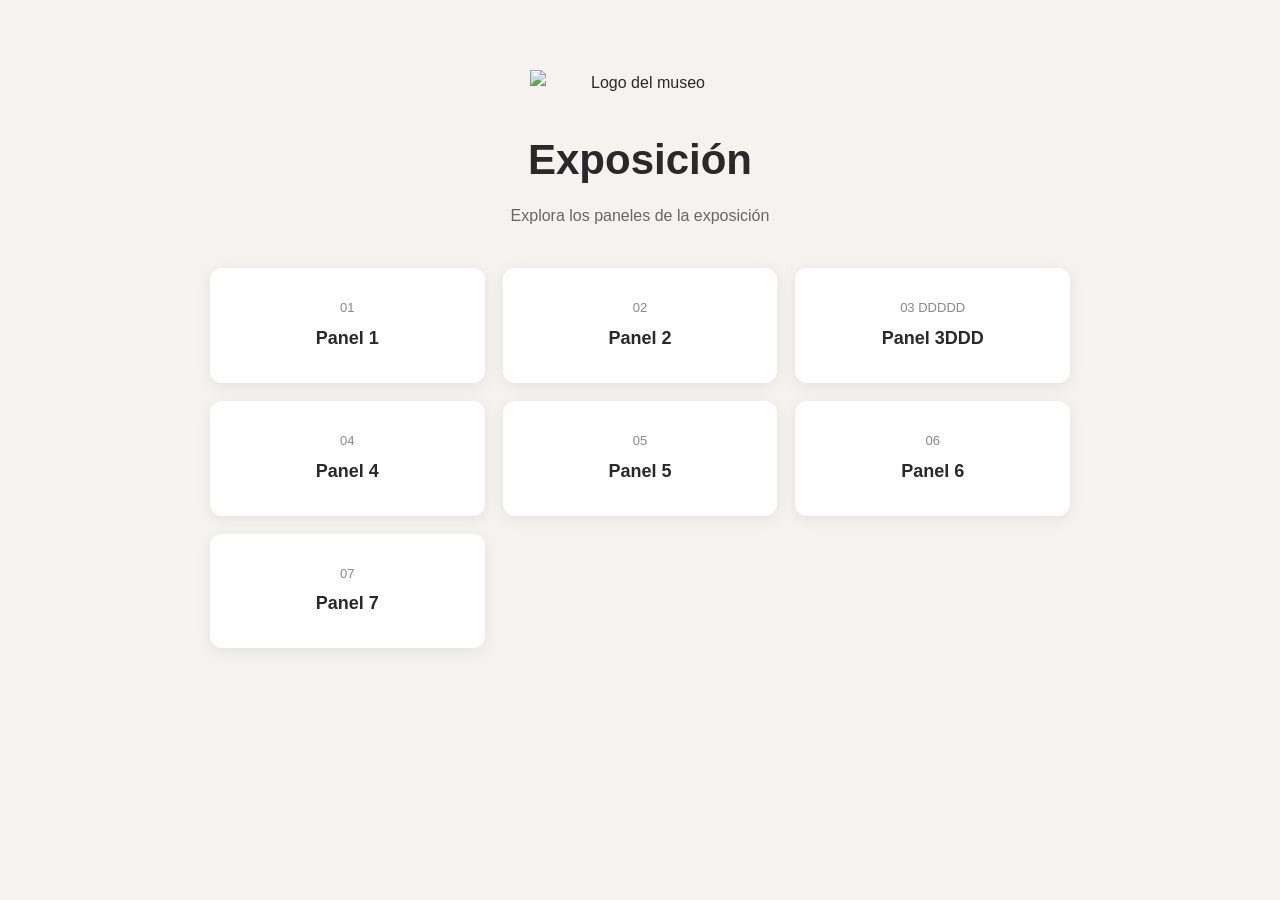
==== commit c02e1b0c: "Add files via upload" ====
--- a/index.html
+++ b/index.html
@@ -1,65 +1,70 @@
 <!DOCTYPE html>
 <html lang="es">
-
 <head>
     <meta charset="UTF-8">
+    <meta name="viewport" content="width=device-width, initial-scale=1.0">
 
-    <meta name="viewport"
-          content="width=device-width, initial-scale=1.0">
+    <title>Exposición - Museo</title>
 
-    <title>Bienvenido | Museo</title>
-
-    <link rel="stylesheet"
-          href="css/estilos.css">
+    <link rel="stylesheet" href="css/estilos.css">
 </head>
 
 <body>
 
     <main class="inicio">
 
-        <!-- LOGO DE LA INSTITUCIÓN -->
-
-        <img
-            src="img/logo.png"
-            alt="Logo de la institución"
+        <img 
+            src="img/logo-museo.png" 
+            alt="Logo del museo"
+            class="logo"
         >
 
+        <h1>Exposición</h1>
 
-        <!-- BIENVENIDA -->
+        <p class="subtitulo">
+            Explora los paneles de la exposición
+        </p>
 
-        <section class="bienvenida">
+        <div class="paneles-grid">
 
-            <h1>
-                Bienvenido
-            </h1>
+            <a href="panel.html?id=1" class="panel-card">
+                <span>01</span>
+                <strong>Panel 1</strong>
+            </a>
 
-            <p class="subtitulo">
-                ¿Estás dispuesto a vivir esta experiencia?
-            </p>
+            <a href="panel.html?id=2" class="panel-card">
+                <span>02</span>
+                <strong>Panel 2</strong>
+            </a>
 
-            <p>
-                Descubre más sobre nuestro patrimonio
-                a través de esta experiencia digital.
-            </p>
+            <a href="panel.html?id=3" class="panel-card">
+                <span>03 DDDDD</span>
+                <strong>Panel 3DDD</strong>
+            </a>
 
+            <a href="panel.html?id=4" class="panel-card">
+                <span>04</span>
+                <strong>Panel 4</strong>
+            </a>
 
-            <button
-                class="boton"
-                onclick="iniciarExperiencia()">
+            <a href="panel.html?id=5" class="panel-card">
+                <span>05</span>
+                <strong>Panel 5</strong>
+            </a>
 
-                COMENZAR
+            <a href="panel.html?id=6" class="panel-card">
+                <span>06</span>
+                <strong>Panel 6</strong>
+            </a>
 
-            </button>
+            <a href="panel.html?id=7" class="panel-card">
+                <span>07</span>
+                <strong>Panel 7</strong>
+            </a>
 
-        </section>
+        </div>
 
     </main>
 
-
-    <!-- JavaScript -->
-
-    <script src="js/app.js"></script>
-
 </body>
-
 </html>
--- a/css/estilos.css
+++ b/css/estilos.css
@@ -1,309 +1,444 @@
 * {
     box-sizing: border-box;
-}
+    margin: 0;
+    padding: 0;
+}
+
 
 body {
-
-    margin: 0;
-
-    font-family:
-        Arial,
-        Helvetica,
-        sans-serif;
-
+    font-family: Arial, Helvetica, sans-serif;
     background: #f5f3ef;
-
-    color: #333;
-
-}
-
+    color: #292929;
+    line-height: 1.6;
+}
+
+
+/* ============================= */
+/* HEADER */
+/* ============================= */
+
+.header {
+    width: 100%;
+    background: white;
+    padding: 18px 20px;
+    border-bottom: 1px solid #ddd;
+    text-align: center;
+}
+
+
+/* LOGO */
+.logo {
+
+    display: block;
+    max-width: 180px;
+    max-height: 100px;
+    margin: 10px auto 25px;
+    object-fit: contain;
+}
+
+/* ============================= */
+/* CONTENEDOR */
+/* ============================= */
 
 .contenedor {
-
-    max-width: 700px;
-
+    width: 100%;
+    max-width: 850px;
     margin: auto;
-
+    padding: 30px 20px 50px;
+}
+
+/* ============================= */
+/* NUMERO DEL PANEL */
+/* ============================= */
+
+.numero-panel {
+    text-align: center;
+    font-size: 13px;
+    font-weight: bold;
+    letter-spacing: 2px;
+    color: #777;
+    margin-bottom: 12px;
+}
+
+/* ============================= */
+/* TITULO */
+/* ============================= */
+
+.titulo-panel {
+    font-size: 38px;
+    line-height: 1.2;
+    text-align: center;
+    margin-bottom: 30px;
+    font-weight: 700;
+}
+
+
+/* ============================= */
+/* IMAGEN */
+/* ============================= */
+
+.imagen-container {
+    width: 100%;
+    margin-bottom: 35px;
+    background: white;
+    border-radius: 12px;
+    overflow: hidden;
+    box-shadow: 0 3px 15px rgba(0,0,0,0.08);
+}
+
+
+.imagen-panel {
+    display: block;
+    width: 100%;
+    height: auto;
+    max-height: 600px;
+    object-fit: contain;
+}
+
+
+/* ============================= */
+/* IDIOMA */
+/* ============================= */
+
+.idioma-section {
+    background: white;
+    border-radius: 12px;
     padding: 20px;
-
-}
-
-
-/* LOGO */
-
-.logo {
-
+    margin-bottom: 25px;
+    box-shadow: 0 3px 15px rgba(0,0,0,0.06);
+}
+
+
+.idioma-section h2 {
+    text-align: center;
+    font-size: 17px;
+    margin-bottom: 15px;
+}
+
+
+.idiomas {
+    display: flex;
+    justify-content: center;
+    gap: 12px;
+}
+
+
+.idioma-btn {
+    border: 1px solid #ccc;
+    background: white;
+    padding: 12px 22px;
+    border-radius: 8px;
+    font-size: 16px;
+    cursor: pointer;
+    transition: all 0.2s ease;
+}
+
+
+.idioma-btn:hover {
+    background: #f1f1f1;
+}
+
+
+.idioma-btn.activo {
+    background: #292929;
+    color: white;
+    border-color: #292929;
+}
+
+
+/* ============================= */
+/* TEXTO */
+/* ============================= */
+
+.contenido-section {
+    background: white;
+    padding: 30px;
+    border-radius: 12px;
+    margin-bottom: 25px;
+    box-shadow: 0 3px 15px rgba(0,0,0,0.06);
+}
+
+
+.texto-panel {
+    font-size: 18px;
+    line-height: 1.8;
+    white-space: pre-line;
+}
+
+
+/* ============================= */
+/* AUDIO */
+/* ============================= */
+
+.audio-section {
+    background: white;
+    border-radius: 12px;
+    padding: 25px;
+    margin-bottom: 30px;
+    box-shadow: 0 3px 15px rgba(0,0,0,0.06);
+}
+
+
+.audio-titulo {
+    display: flex;
+    align-items: center;
+    gap: 15px;
+    margin-bottom: 18px;
+}
+
+
+.icono-audio {
+    font-size: 35px;
+}
+
+
+.audio-titulo h2 {
+    font-size: 21px;
+}
+
+
+.audio-titulo p {
+    color: #777;
+    font-size: 14px;
+}
+
+
+#audioPanel {
+    width: 100%;
+}
+
+
+.controles-audio {
+    display: flex;
+    gap: 10px;
+    flex-wrap: wrap;
+}
+
+
+.audio-btn {
+    border: 1px solid #ccc;
+    background: white;
+    padding: 12px 18px;
+    border-radius: 8px;
+    cursor: pointer;
+    font-size: 15px;
+}
+
+
+.audio-btn:hover {
+    background: #f1f1f1;
+}
+
+
+.audio-btn.principal {
+    background: #292929;
+    color: white;
+    border-color: #292929;
+}
+
+
+.audio-btn:disabled {
+    opacity: 0.5;
+    cursor: not-allowed;
+}
+
+
+@media (max-width: 600px) {
+
+    .controles-audio {
+        flex-direction: column;
+    }
+
+    .audio-btn {
+        width: 100%;
+    }
+
+}
+
+
+
+
+/* ============================= */
+/* NAVEGACIÓN */
+/* ============================= */
+
+.navegacion-panel {
+    display: flex;
+    justify-content: space-between;
+    align-items: center;
+    gap: 15px;
+}
+
+
+.nav-btn {
+    border: none;
+    background: #292929;
+    color: white;
+    padding: 12px 20px;
+    border-radius: 8px;
+    cursor: pointer;
+    font-size: 15px;
+}
+
+
+.nav-btn:hover {
+    opacity: 0.85;
+}
+
+
+.nav-btn:disabled {
+    background: #ccc;
+    cursor: not-allowed;
+}
+
+
+.contador {
+    font-weight: bold;
+    color: #666;
+}
+
+
+/* ============================= */
+/* FOOTER */
+/* ============================= */
+
+.footer {
+    text-align: center;
+    padding: 25px 20px;
+    background: #292929;
+    color: white;
+    font-size: 12px;
+}
+
+
+/* ============================= */
+/* PAGINA INICIO */
+/* ============================= */
+
+.inicio {
+    max-width: 900px;
+    margin: auto;
+    padding: 60px 20px;
+    text-align: center;
+}
+
+
+.inicio .logo {
+    max-width: 220px;
+    max-height: 100px;
+    margin-bottom: 30px;
+}
+
+
+.inicio h1 {
+    font-size: 42px;
+    margin-bottom: 10px;
+}
+
+
+.subtitulo {
+    color: #666;
+    margin-bottom: 40px;
+}
+
+
+.paneles-grid {
+    display: grid;
+    grid-template-columns: repeat(3, 1fr);
+    gap: 18px;
+}
+
+
+.panel-card {
+    text-decoration: none;
+    color: #292929;
+    background: white;
+    padding: 30px 15px;
+    border-radius: 12px;
+    box-shadow: 0 3px 15px rgba(0,0,0,0.07);
+    transition: transform 0.2s;
+}
+
+
+.panel-card:hover {
+    transform: translateY(-4px);
+}
+
+
+.panel-card span {
     display: block;
-
-    max-width: 180px;
-
-    max-height: 100px;
-
-    margin: 10px auto 25px;
-
-    object-fit: contain;
-
-}
-
-
-/* SELECCIÓN DE IDIOMA */
-
-.idioma {
-
-    text-align: center;
-
-    padding: 30px 15px;
-
-}
-
-
-.idioma h1 {
-
-    font-size: 28px;
-
-    margin-bottom: 10px;
-
-}
-
-
-.idioma p {
-
-    font-size: 17px;
-
-    margin-bottom: 30px;
-
-}
-
-
-.botones-idioma {
-
-    display: flex;
-
-    flex-direction: column;
-
-    gap: 15px;
-
-    max-width: 350px;
-
-    margin: 30px auto;
-
-}
-
-
-.botones-idioma button {
-
-    border: none;
-
-    border-radius: 10px;
-
-    padding: 17px;
-
+    font-size: 13px;
+    color: #888;
+    margin-bottom: 5px;
+}
+
+
+.panel-card strong {
     font-size: 18px;
-
-    cursor: pointer;
-
-}
-
-
-/* CONTENIDO */
-
-.contenido {
-
-    text-align: center;
-
-}
-
-
-/* IMAGEN */
-
-.imagen-pieza {
-
-    display: block;
-
-    width: 100%;
-
-    max-height: 500px;
-
-    object-fit: contain;
-
-    border-radius: 10px;
-
-    margin: 10px auto 25px;
-
-}
-
-
-/* TÍTULO */
-
-#tituloPieza {
-
-    font-size: 26px;
-
-    margin-bottom: 10px;
-
-}
-
-
-/* DATOS */
-
-.datos-pieza {
-
-    font-size: 15px;
-
-    opacity: 0.75;
-
-    margin-bottom: 25px;
-
-}
-
-
-/* DESCRIPCIÓN */
-
-.descripcion {
-
-    text-align: left;
-
-    background: white;
-
-    padding: 20px;
-
-    border-radius: 10px;
-
-    line-height: 1.7;
-
-    font-size: 17px;
-
-}
-
-
-.descripcion p {
-
-    margin: 0;
-
-}
-
-
-/* AUDIO */
-
-.controles-audio {
-
-    display: flex;
-
-    gap: 10px;
-
-    justify-content: center;
-
-    margin: 25px 0;
-
-    flex-wrap: wrap;
-
-}
-
-
-.btn-audio,
-.btn-detener {
-
-    border: none;
-
-    border-radius: 10px;
-
-    padding: 14px 18px;
-
-    font-size: 16px;
-
-    cursor: pointer;
-
-}
-
-
-.btn-audio {
-
-    background: #333;
-
-    color: white;
-
-}
-
-
-.btn-detener {
-
-    background: #ddd;
-
-    color: #333;
-
-}
-
-
-/* CAMBIAR IDIOMA */
-
-.btn-cambiar {
-
-    border: none;
-
-    background: transparent;
-
-    text-decoration: underline;
-
-    font-size: 15px;
-
-    cursor: pointer;
-
-    margin-top: 10px;
-
-}
-
-
-/* OCULTAR */
-
-.oculto {
-
-    display: none;
-
-}
-
-
-/* ERROR */
-
-.error {
-
-    text-align: center;
-
-    padding: 50px 20px;
-
-}
-
-
-/* CELULARES */
-
-@media (max-width: 500px) {
+}
+
+
+/* ============================= */
+/* MOVIL */
+/* ============================= */
+
+@media (max-width: 600px) {
 
     .contenedor {
-
-        padding: 15px;
-
-    }
-
-
-    .idioma h1 {
-
-        font-size: 24px;
-
-    }
-
-
-    #tituloPieza {
-
-        font-size: 22px;
-
-    }
-
-
-    .descripcion {
-
-        font-size: 16px;
-
-        padding: 16px;
-
+        padding: 20px 15px 40px;
+    }
+
+
+    .titulo-panel {
+        font-size: 29px;
+    }
+
+
+    .texto-panel {
+        font-size: 17px;
+    }
+
+
+    .contenido-section {
+        padding: 22px;
+    }
+
+
+    .idiomas {
+        flex-direction: column;
+    }
+
+
+    .idioma-btn {
+        width: 100%;
+    }
+
+
+    .navegacion-panel {
+        flex-wrap: wrap;
+    }
+
+
+    .nav-btn {
+        flex: 1;
+    }
+
+
+    .contador {
+        width: 100%;
+        order: -1;
+        text-align: center;
+        margin-bottom: 10px;
+    }
+
+
+    .paneles-grid {
+        grid-template-columns: repeat(2, 1fr);
+    }
+
+
+    .inicio h1 {
+        font-size: 32px;
     }
 
 }
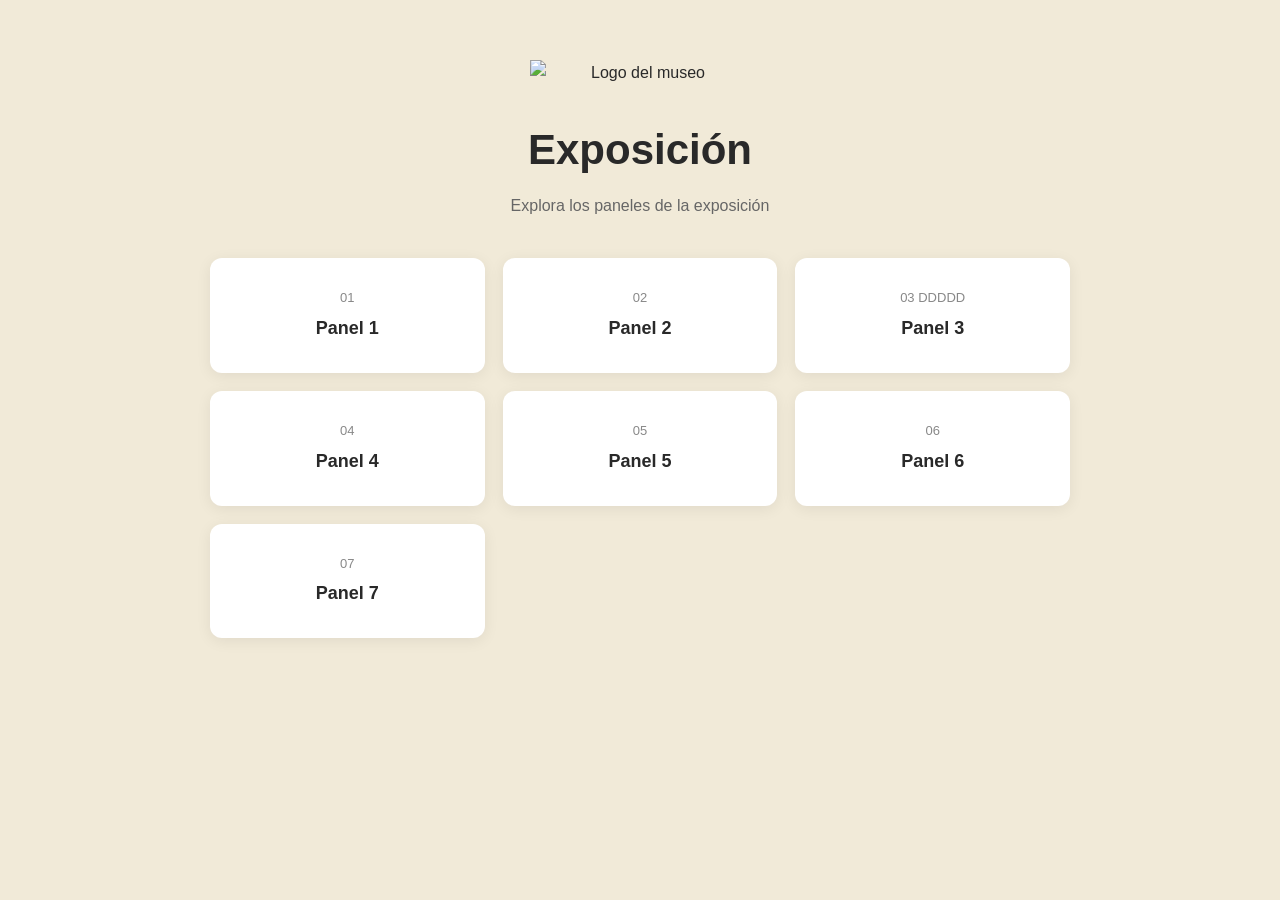
==== commit b351ec13: "Add files via upload" ====
--- a/index.html
+++ b/index.html
@@ -39,7 +39,7 @@
 
             <a href="panel.html?id=3" class="panel-card">
                 <span>03 DDDDD</span>
-                <strong>Panel 3DDD</strong>
+                <strong>Panel 3</strong>
             </a>
 
             <a href="panel.html?id=4" class="panel-card">
--- a/css/estilos.css
+++ b/css/estilos.css
@@ -7,7 +7,7 @@
 
 body {
     font-family: Arial, Helvetica, sans-serif;
-    background: #f5f3ef;
+    background: #f1ead8;
     color: #292929;
     line-height: 1.6;
 }
@@ -28,10 +28,11 @@
 
 /* LOGO */
 .logo {
-
     display: block;
-    max-width: 180px;
-    max-height: 100px;
+    width: auto;
+    max-width: 90%;
+    height: auto;
+    max-height: 120px;
     margin: 10px auto 25px;
     object-fit: contain;
 }
@@ -324,9 +325,12 @@
 
 
 .inicio .logo {
-    max-width: 220px;
-    max-height: 100px;
-    margin-bottom: 30px;
+    width: auto;
+    max-width: min(220px, 85vw);
+    height: auto;
+    max-height: 120px;
+    margin: 0 auto 30px;
+    object-fit: contain;
 }
 
 
